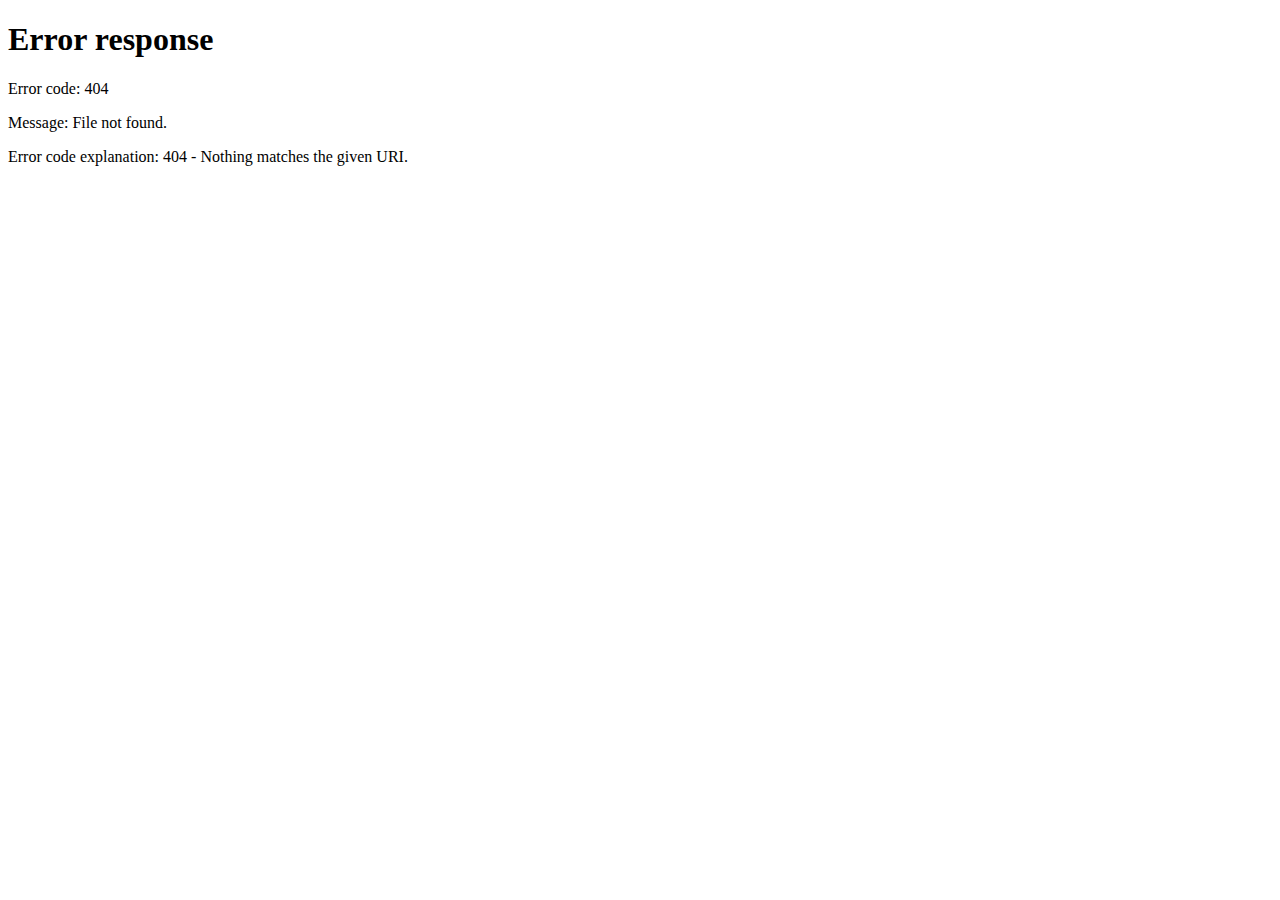
==== index.html @ 7e5de130 "Update index.html" ====
<!DOCTYPE html>
<html>
<head>
<title>Shifan's Portfolio</title>
<meta http-equiv="content-type" content="text/html; charset=utf-8" >
<meta name="viewport" content="width=device-width, initial-scale=1.0">
<script>
    window.location.href = '/portfolio/'
</script>
<body></body>
</html>
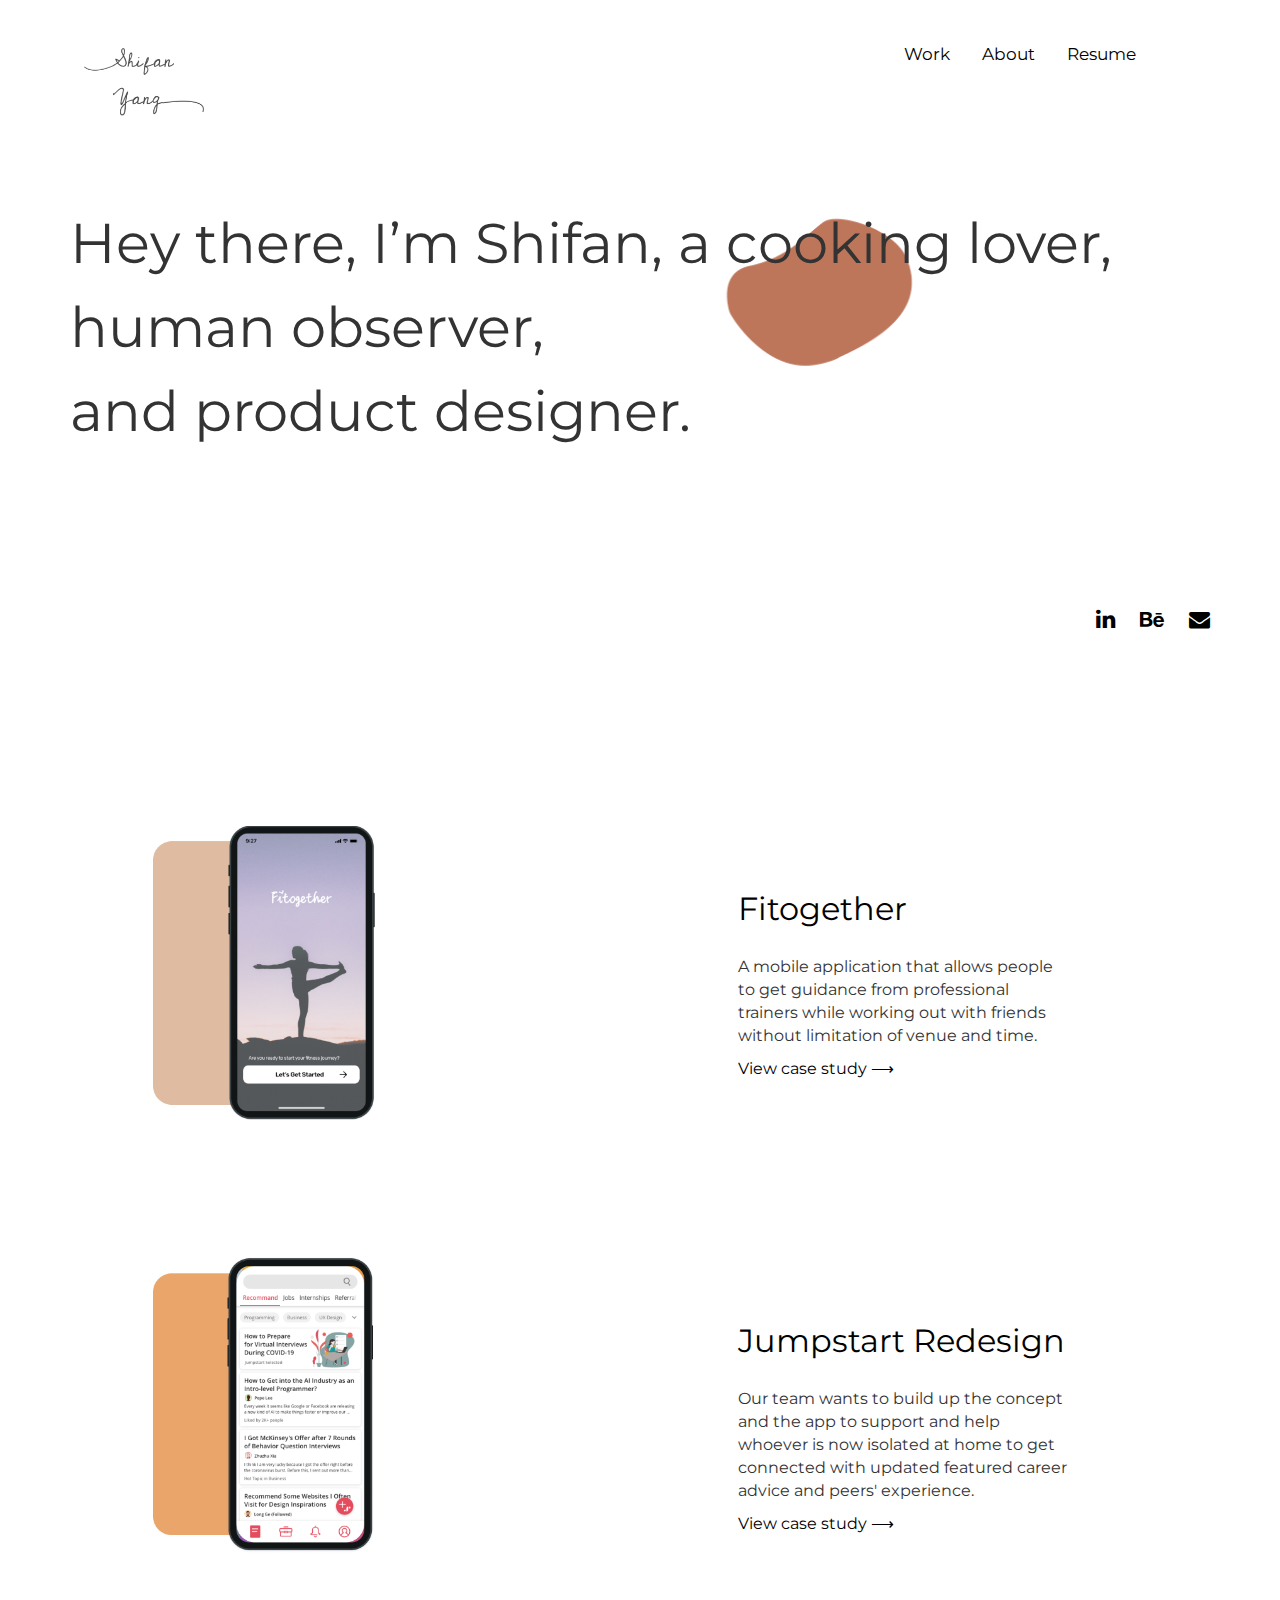
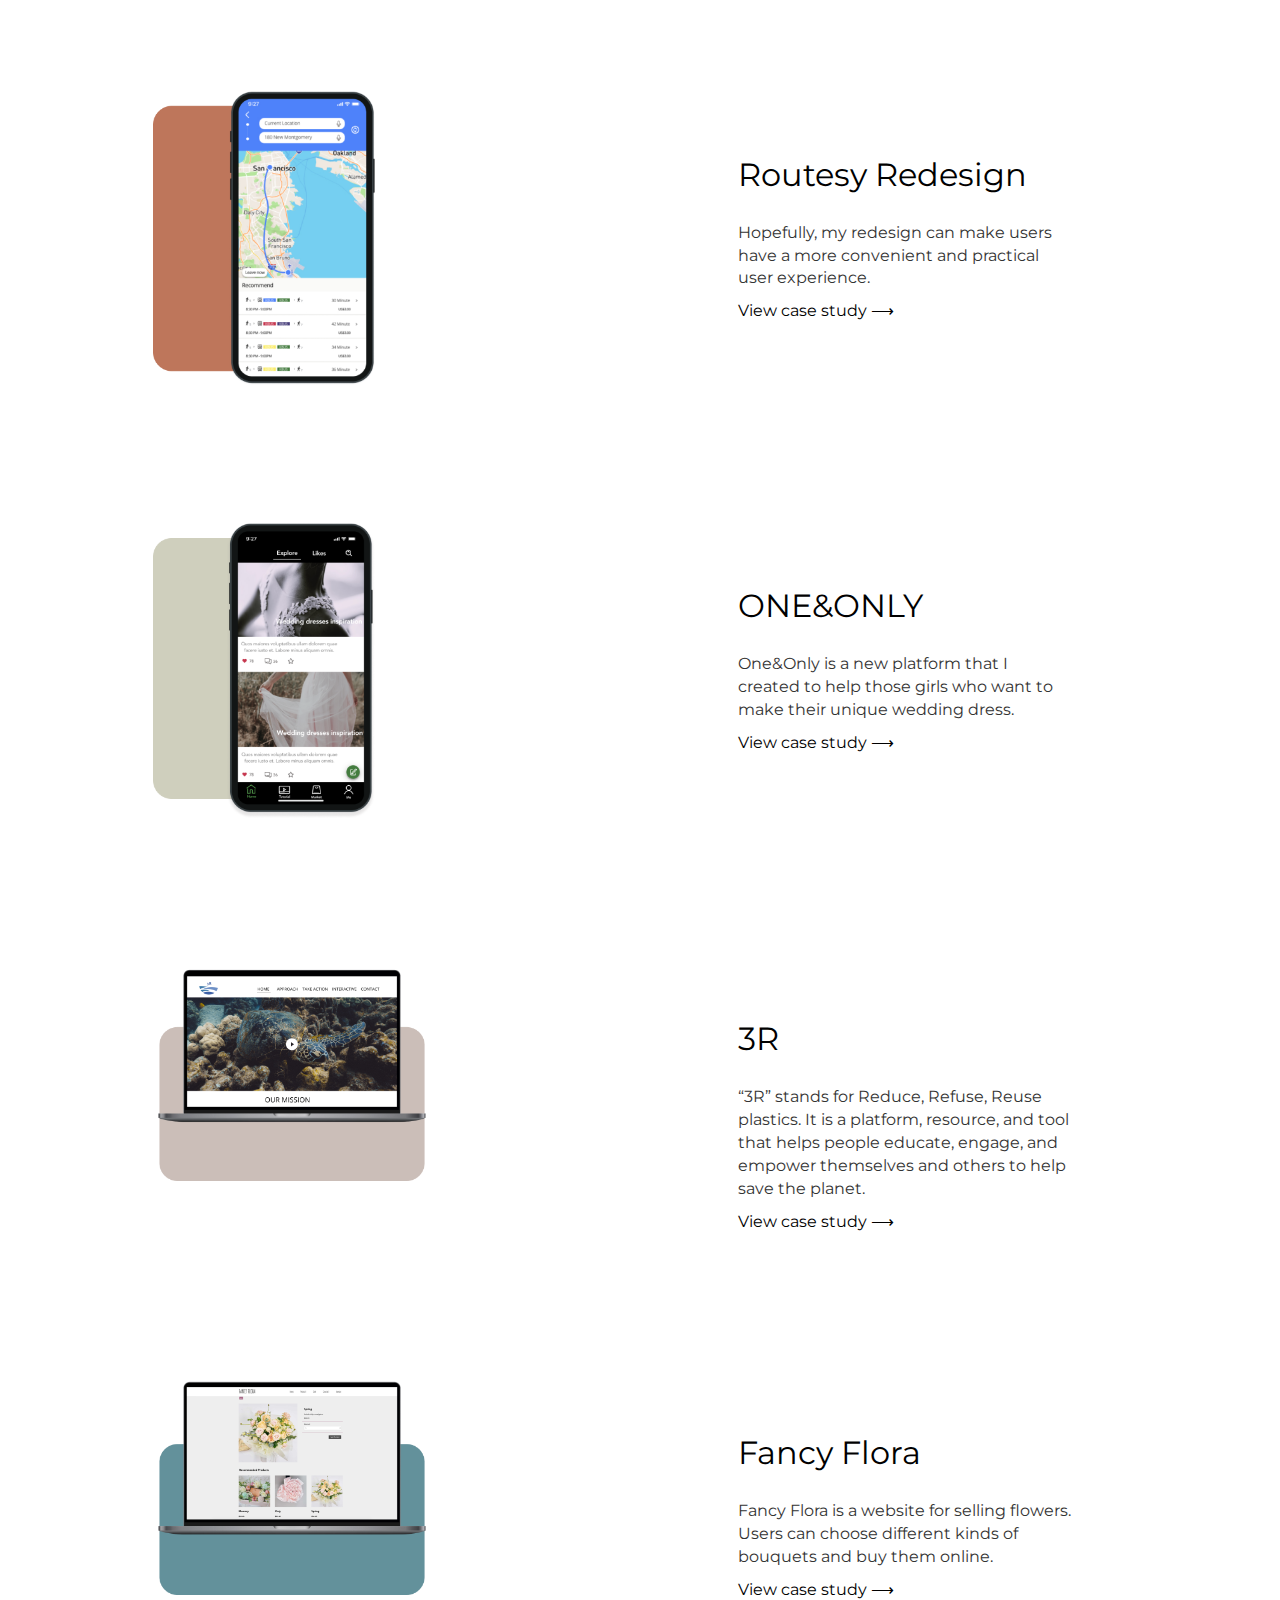
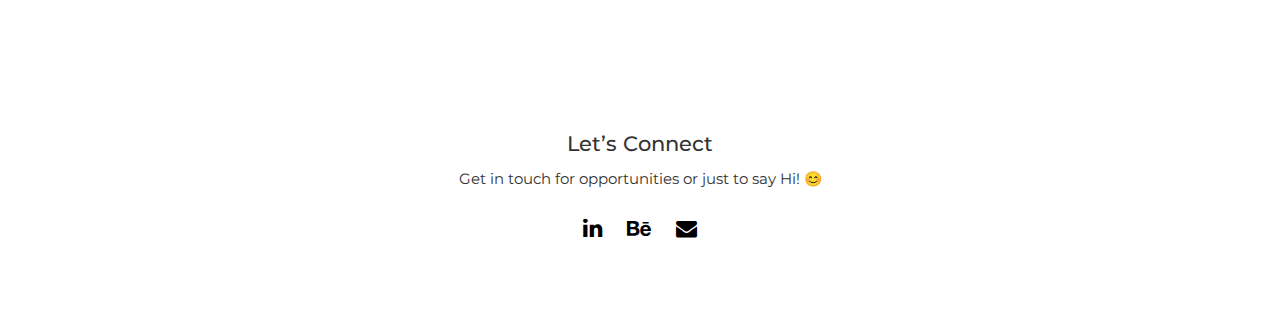
==== commit a8a727e6: "Update index.html" ====
--- a/index.html
+++ b/index.html
@@ -5,7 +5,7 @@
 <meta http-equiv="content-type" content="text/html; charset=utf-8" >
 <meta name="viewport" content="width=device-width, initial-scale=1.0">
 <script>
-    window.location.href = '/portfolio/'
+    window.location.href = './home.html'
 </script>
 <body></body>
 </html>
